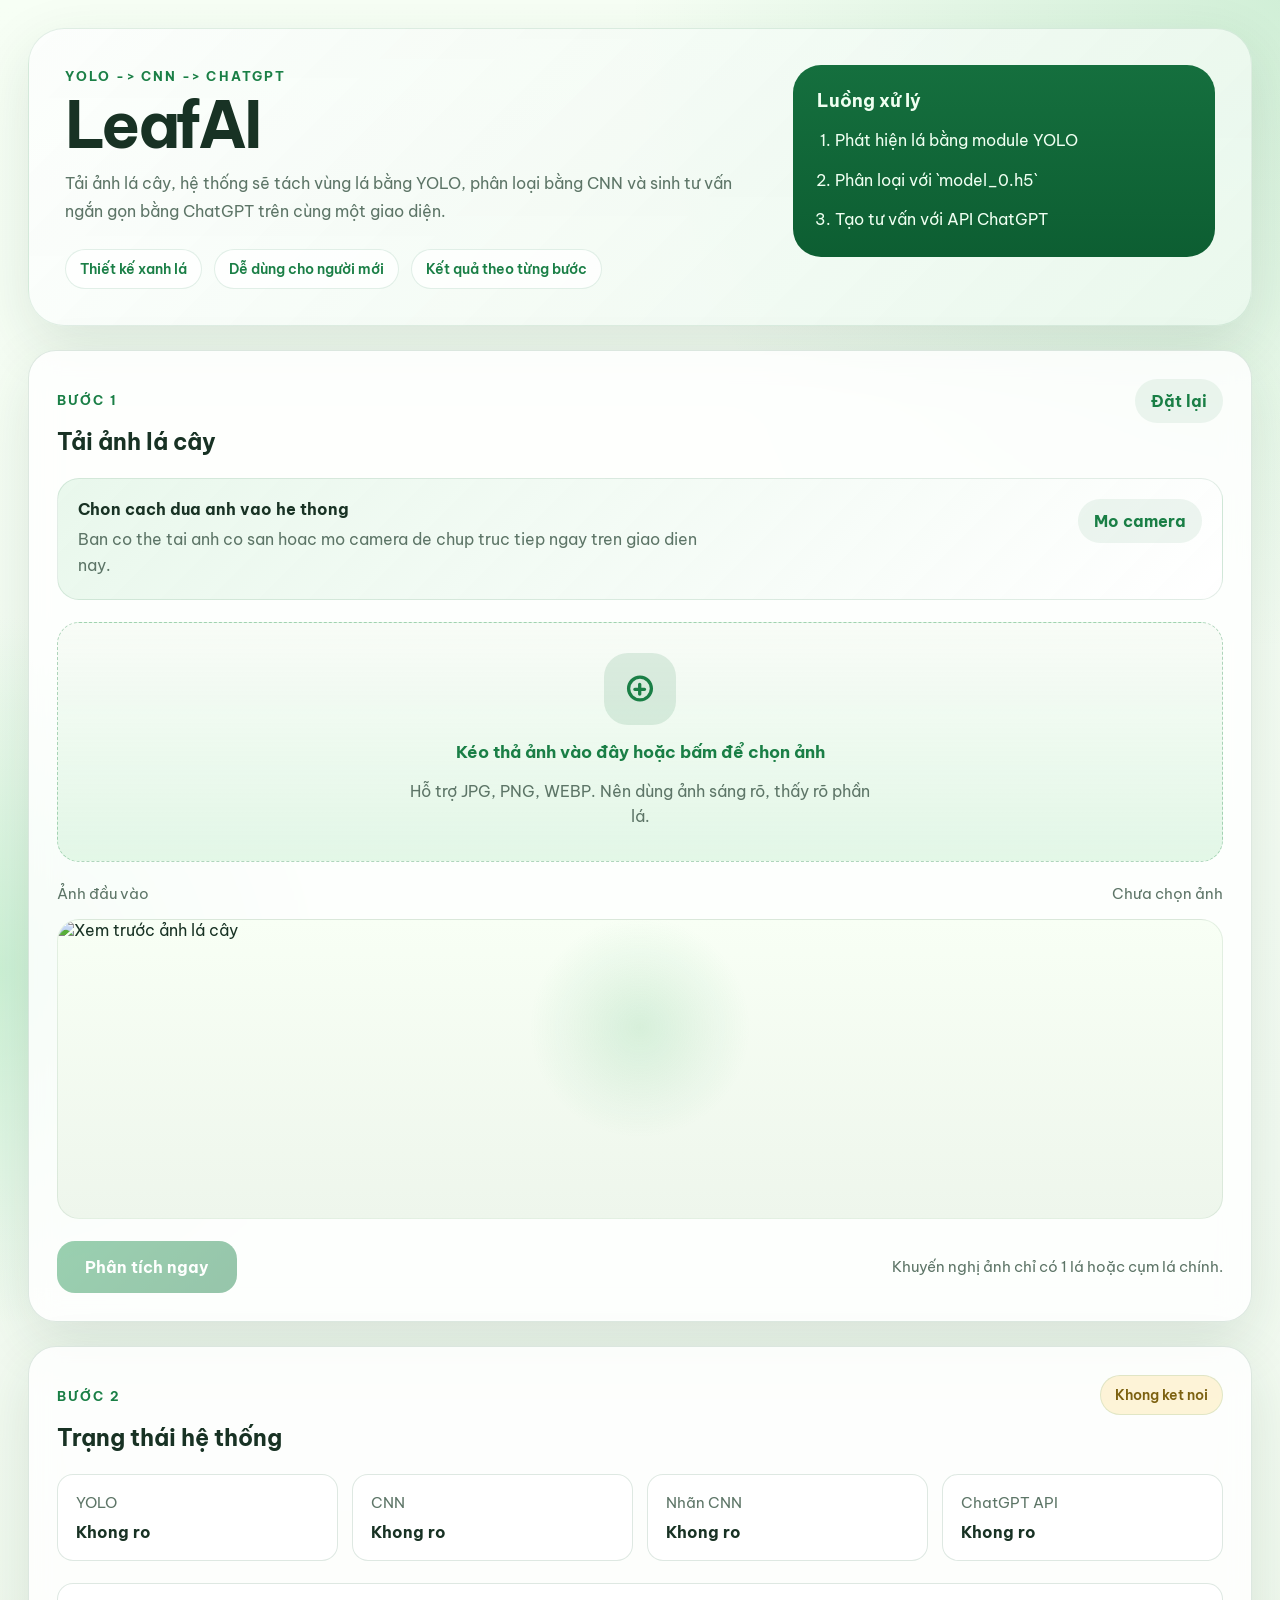
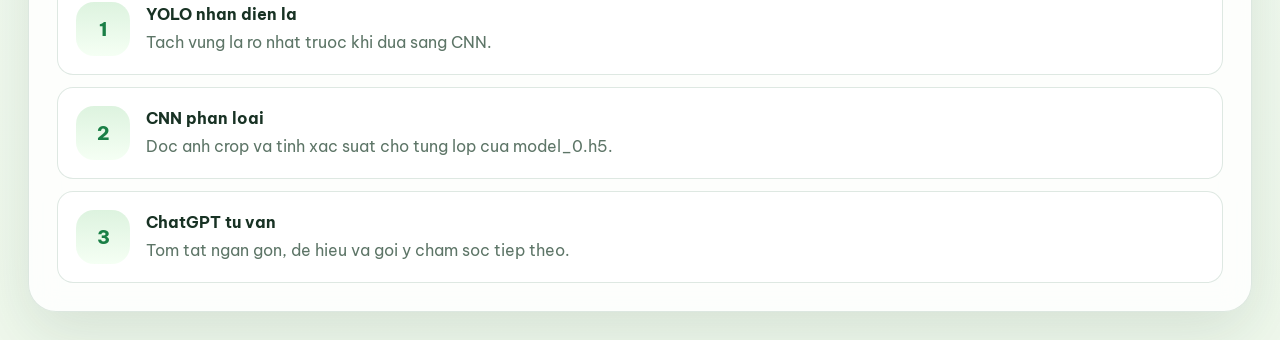
==== frontend/index.html @ 9cf92c68 "Split project into backend/frontend for Render 512MB limit" ====
<!DOCTYPE html>
<html lang="vi">
  <head>
    <meta charset="UTF-8" />
    <meta name="viewport" content="width=device-width, initial-scale=1.0" />
    <title>LeafCare AI</title>
    <link rel="preconnect" href="https://fonts.googleapis.com" />
    <link rel="preconnect" href="https://fonts.gstatic.com" crossorigin />
    <link
      href="https://fonts.googleapis.com/css2?family=Be+Vietnam+Pro:wght@400;500;600;700;800&display=swap"
      rel="stylesheet"
    />
    <link rel="stylesheet" href="./static/css/styles.css" />
  </head>
  <body>
    <div class="page-shell">
      <header class="hero">
        <div class="hero-copy">
          <span class="eyebrow">YOLO -> CNN -> ChatGPT</span>
          <h1>LeafAI</h1>
          <p>
            Tải ảnh lá cây, hệ thống sẽ tách vùng lá bằng YOLO, phân loại bằng CNN và
            sinh tư vấn ngắn gọn bằng ChatGPT trên cùng một giao diện.
          </p>
          <div class="hero-badges">
            <span>Thiết kế xanh lá</span>
            <span>Dễ dùng cho người mới</span>
            <span>Kết quả theo từng bước</span>
          </div>
        </div>
        <div class="hero-panel">
          <div class="mini-card">
            <strong>Luồng xử lý</strong>
            <ol>
              <li>Phát hiện lá bằng module YOLO</li>
              <li>Phân loại với `model_0.h5`</li>
              <li>Tạo tư vấn với API ChatGPT</li>
            </ol>
          </div>
        </div>
      </header>

      <main class="workspace">
        <div class="message-banner hidden" id="messageBanner"></div>

        <section class="card uploader-card">
          <div class="section-head">
            <div>
              <p class="section-kicker">Bước 1</p>
              <h2>Tải ảnh lá cây</h2>
            </div>
            <button class="ghost-button" id="resetButton" type="button">Đặt lại</button>
          </div>

          <div class="capture-intro">
            <div>
              <strong>Chon cach dua anh vao he thong</strong>
              <p>Ban co the tai anh co san hoac mo camera de chup truc tiep ngay tren giao dien nay.</p>
            </div>
            <div class="capture-actions">
              <button class="ghost-button" id="openCameraButton" type="button">Mo camera</button>
              <button class="ghost-button hidden" id="captureButton" type="button">Chup anh</button>
              <button class="ghost-button hidden" id="closeCameraButton" type="button">Tat camera</button>
            </div>
          </div>

          <section class="camera-shell hidden" id="cameraShell" aria-live="polite">
            <div class="camera-stage">
              <video
                id="cameraStream"
                class="camera-feed"
                autoplay
                playsinline
                muted
              ></video>
              <div class="camera-overlay">
                <span>Can giua la chinh trong khung de he thong doc ro hon.</span>
              </div>
            </div>
            <p class="camera-helper" id="cameraHelper">
              Camera se hoat dong tot tren localhost va ban Render da bat HTTPS.
            </p>
            <canvas id="captureCanvas" hidden></canvas>
          </section>

          <label class="dropzone" id="dropzone" for="fileInput">
            <input id="fileInput" type="file" accept="image/*" hidden />
            <div class="dropzone-icon">
              <svg viewBox="0 0 24 24" aria-hidden="true">
                <path
                  d="M12 3c4.8 0 8.7 3.9 8.7 8.7S16.8 20.4 12 20.4 3.3 16.5 3.3 11.7 7.2 3 12 3Zm0 2.2a6.5 6.5 0 1 0 0 13 6.5 6.5 0 0 0 0-13Zm-.2 2.6c.6 0 1.1.5 1.1 1.1v2.2H15c.6 0 1.1.5 1.1 1.1s-.5 1.1-1.1 1.1h-2.1v2.1c0 .6-.5 1.1-1.1 1.1s-1.1-.5-1.1-1.1v-2.1H8.6c-.6 0-1.1-.5-1.1-1.1s.5-1.1 1.1-1.1h2.1V8.9c0-.6.5-1.1 1.1-1.1Z"
                />
              </svg>
            </div>
            <strong>Kéo thả ảnh vào đây hoặc bấm để chọn ảnh</strong>
            <span>Hỗ trợ JPG, PNG, WEBP. Nên dùng ảnh sáng rõ, thấy rõ phần lá.</span>
          </label>

          <div class="preview-shell">
            <div class="preview-head">
              <span>Ảnh đầu vào</span>
              <span id="fileName">Chưa chọn ảnh</span>
            </div>
            <img id="previewImage" class="preview-image is-empty" alt="Xem trước ảnh lá cây" />
          </div>

          <div class="action-row">
            <button id="analyzeButton" class="primary-button" type="button" disabled>
              Phân tích ngay
            </button>
            <p class="helper-text">Khuyến nghị ảnh chỉ có 1 lá hoặc cụm lá chính.</p>
          </div>
        </section>

        <section class="card status-card">
          <div class="section-head">
            <div>
              <p class="section-kicker">Bước 2</p>
              <h2>Trạng thái hệ thống</h2>
            </div>
            <span id="serverStatus" class="status-pill neutral">Đang kiểm tra</span>
          </div>

          <div class="health-grid">
            <div class="health-item">
              <span>YOLO</span>
              <strong id="healthYolo">...</strong>
            </div>
            <div class="health-item">
              <span>CNN</span>
              <strong id="healthCnn">...</strong>
            </div>
            <div class="health-item">
              <span>Nhãn CNN</span>
              <strong id="healthLabels">...</strong>
            </div>
            <div class="health-item">
              <span>ChatGPT API</span>
              <strong id="healthOpenAi">...</strong>
            </div>
          </div>

          <div id="pipelineList" class="pipeline-list"></div>
        </section>

        <section class="card results-card hidden" id="resultsCard">
          <div class="section-head">
            <div>
              <p class="section-kicker">Kết quả</p>
              <h2>Phân tích ảnh lá cây</h2>
            </div>
            <span id="processingTime" class="status-pill success">0 ms</span>
          </div>

          <div class="results-grid">
            <article class="result-panel image-stack">
              <div class="panel-head">
                <h3>Ảnh đã xử lý</h3>
                <span>YOLO crop và đánh dấu vùng lá</span>
              </div>
              <div class="triple-preview">
                <figure>
                  <img id="resultOriginal" alt="Ảnh gốc" />
                  <figcaption>Ảnh gốc</figcaption>
                </figure>
                <figure>
                  <img id="resultAnnotated" alt="Ảnh YOLO" />
                  <figcaption>YOLO đánh dấu</figcaption>
                </figure>
                <figure>
                  <img id="resultCrop" alt="Ảnh crop lá" />
                  <figcaption>Ảnh đưa vào CNN</figcaption>
                </figure>
              </div>
            </article>

            <article class="result-panel">
              <div class="panel-head">
                <h3>Kết quả CNN</h3>
                <span id="cnnHeadline">Chưa có dữ liệu</span>
              </div>
              <div class="metric-card">
                <span>Lớp dự đoán cao nhất</span>
                <strong id="cnnLabel">-</strong>
                <small id="cnnConfidence">Độ tin cậy: -</small>
              </div>
              <div class="warning-box hidden" id="cnnWarning"></div>
              <div class="prediction-list" id="predictionList"></div>
            </article>

            <article class="result-panel llm-panel">
              <div class="panel-head">
                <h3>Gợi ý từ hệ thống</h3>
                <span id="llmSource">Nguồn: -</span>
              </div>
              <div class="llm-block">
                <strong id="llmHeadline">-</strong>
                <p id="llmSummary">-</p>
              </div>
              <div class="llm-columns">
                <div>
                  <h4>Cách xử lý đề xuất</h4>
                  <ul id="careSteps"></ul>
                </div>
                <div>
                  <h4>Theo dõi tiếp</h4>
                  <ul id="nextSteps"></ul>
                </div>
              </div>
              <div class="warning-box" id="llmWarning">-</div>
            </article>
          </div>
        </section>
      </main>
    </div>

    <script src="./static/js/config.js"></script>
    <script src="./static/js/app.js"></script>
  </body>
</html>
---- frontend/static/css/styles.css ----
:root {
  --bg: #f3fbf2;
  --bg-soft: #edf7ea;
  --card: rgba(255, 255, 255, 0.82);
  --card-strong: #ffffff;
  --line: rgba(25, 93, 49, 0.14);
  --text: #183224;
  --muted: #5d7567;
  --green-700: #1a7f46;
  --green-600: #239653;
  --green-500: #35ac66;
  --yellow-soft: #fef7de;
  --shadow: 0 20px 60px rgba(27, 69, 41, 0.12);
  --radius-xl: 28px;
  --radius-lg: 22px;
  --radius-md: 16px;
}

* {
  box-sizing: border-box;
}

html,
body {
  margin: 0;
  min-height: 100%;
  background:
    radial-gradient(circle at top right, rgba(58, 176, 96, 0.2), transparent 28%),
    radial-gradient(circle at left center, rgba(196, 239, 207, 0.8), transparent 22%),
    linear-gradient(180deg, #f7fff5 0%, var(--bg) 60%, #eff8ec 100%);
  color: var(--text);
  font-family: "Be Vietnam Pro", sans-serif;
}

body {
  padding: 28px;
}

button,
input {
  font: inherit;
}

img {
  display: block;
  max-width: 100%;
}

.hidden {
  display: none !important;
}

.message-banner {
  padding: 16px 18px;
  border-radius: var(--radius-md);
  border: 1px solid transparent;
  font-weight: 500;
  line-height: 1.6;
}

.message-banner.error {
  background: #fdecea;
  border-color: #f2c8c1;
  color: #8b2c1f;
}

.message-banner.info {
  background: #eef7ff;
  border-color: #c9ddf2;
  color: #234e78;
}

.page-shell {
  max-width: 1280px;
  margin: 0 auto;
}

.hero {
  display: grid;
  grid-template-columns: 1.5fr 0.9fr;
  gap: 24px;
  padding: 36px;
  border: 1px solid rgba(34, 121, 66, 0.12);
  border-radius: 36px;
  background:
    linear-gradient(135deg, rgba(255, 255, 255, 0.86), rgba(234, 248, 237, 0.96)),
    linear-gradient(180deg, rgba(18, 105, 56, 0.06), rgba(18, 105, 56, 0));
  box-shadow: var(--shadow);
}

.hero-copy h1 {
  margin: 10px 0 14px;
  font-size: clamp(2.2rem, 5vw, 4.6rem);
  line-height: 0.95;
  letter-spacing: -0.05em;
}

.hero-copy p {
  max-width: 680px;
  margin: 0;
  font-size: 1.02rem;
  line-height: 1.7;
  color: var(--muted);
}

.eyebrow,
.section-kicker {
  display: inline-flex;
  color: var(--green-700);
  font-size: 0.82rem;
  font-weight: 700;
  text-transform: uppercase;
  letter-spacing: 0.16em;
}

.hero-badges {
  display: flex;
  flex-wrap: wrap;
  gap: 12px;
  margin-top: 24px;
}

.hero-badges span,
.status-pill {
  display: inline-flex;
  align-items: center;
  justify-content: center;
  padding: 10px 14px;
  border-radius: 999px;
  border: 1px solid rgba(22, 123, 68, 0.12);
  background: rgba(255, 255, 255, 0.78);
  color: var(--green-700);
  font-size: 0.9rem;
  font-weight: 600;
}

.mini-card {
  width: 100%;
  padding: 24px;
  border-radius: var(--radius-xl);
  background: linear-gradient(180deg, #156f3e, #0d5e32);
  color: #effff1;
}

.mini-card strong {
  display: inline-block;
  margin-bottom: 16px;
  font-size: 1.1rem;
}

.mini-card ol {
  margin: 0;
  padding-left: 18px;
  display: grid;
  gap: 14px;
  line-height: 1.6;
}

.workspace {
  display: grid;
  gap: 24px;
  margin-top: 24px;
}

.card {
  padding: 28px;
  border: 1px solid var(--line);
  border-radius: var(--radius-xl);
  background: var(--card);
  backdrop-filter: blur(14px);
  box-shadow: var(--shadow);
}

.uploader-card,
.status-card {
  display: grid;
  gap: 22px;
}

.section-head {
  display: flex;
  align-items: flex-start;
  justify-content: space-between;
  gap: 20px;
}

.section-head h2 {
  margin: 6px 0 0;
  font-size: 1.45rem;
}

.capture-intro {
  display: flex;
  align-items: flex-start;
  justify-content: space-between;
  gap: 18px;
  padding: 20px;
  border: 1px solid rgba(28, 111, 59, 0.12);
  border-radius: var(--radius-lg);
  background: linear-gradient(135deg, rgba(228, 246, 232, 0.82), rgba(255, 255, 255, 0.92));
}

.capture-intro strong {
  display: inline-block;
  font-size: 1rem;
}

.capture-intro p {
  max-width: 620px;
  margin: 8px 0 0;
  color: var(--muted);
  line-height: 1.6;
}

.capture-actions {
  display: flex;
  flex-wrap: wrap;
  justify-content: flex-end;
  gap: 12px;
}

.camera-shell {
  display: grid;
  gap: 14px;
  padding: 18px;
  border: 1px solid rgba(23, 102, 54, 0.14);
  border-radius: var(--radius-lg);
  background:
    linear-gradient(180deg, rgba(255, 255, 255, 0.88), rgba(232, 246, 235, 0.94)),
    #f8fff7;
}

.camera-stage {
  position: relative;
  overflow: hidden;
  border-radius: 20px;
  background:
    radial-gradient(circle at top, rgba(50, 142, 83, 0.18), transparent 42%),
    #0f261a;
}

.camera-feed {
  width: 100%;
  aspect-ratio: 16 / 9;
  object-fit: cover;
  background: #0f261a;
}

.camera-overlay {
  position: absolute;
  inset: auto 14px 14px 14px;
  display: flex;
  justify-content: center;
}

.camera-overlay span {
  padding: 10px 14px;
  border-radius: 999px;
  background: rgba(11, 31, 21, 0.74);
  color: #f2fff4;
  font-size: 0.9rem;
  font-weight: 600;
  text-align: center;
  backdrop-filter: blur(10px);
}

.camera-helper {
  margin: 0;
  color: var(--muted);
  line-height: 1.6;
}

.ghost-button,
.primary-button {
  cursor: pointer;
  border: none;
  transition: transform 0.18s ease, opacity 0.18s ease;
}

.ghost-button {
  padding: 12px 16px;
  border-radius: 999px;
  background: rgba(33, 122, 68, 0.08);
  color: var(--green-700);
  font-weight: 700;
}

.ghost-button:disabled {
  cursor: not-allowed;
  opacity: 0.45;
}

.primary-button {
  min-width: 180px;
  padding: 16px 24px;
  border-radius: 18px;
  background: linear-gradient(135deg, var(--green-600), var(--green-700));
  color: white;
  font-weight: 700;
}

.primary-button:disabled {
  cursor: not-allowed;
  opacity: 0.45;
}

.ghost-button:hover,
.primary-button:hover:not(:disabled) {
  transform: translateY(-2px);
}

.dropzone {
  display: grid;
  gap: 10px;
  place-items: center;
  min-height: 240px;
  padding: 28px;
  border: 1.6px dashed rgba(36, 139, 74, 0.34);
  border-radius: var(--radius-lg);
  background:
    linear-gradient(180deg, rgba(255, 255, 255, 0.62), rgba(224, 247, 230, 0.82)),
    var(--bg-soft);
  text-align: center;
  color: var(--green-700);
}

.dropzone.drag-over {
  transform: translateY(-3px);
  border-color: var(--green-700);
}

.dropzone strong {
  font-size: 1.08rem;
}

.dropzone span {
  color: var(--muted);
  max-width: 460px;
  line-height: 1.6;
}

.dropzone-icon {
  width: 72px;
  height: 72px;
  display: grid;
  place-items: center;
  border-radius: 24px;
  background: rgba(20, 118, 60, 0.12);
}

.dropzone-icon svg {
  width: 36px;
  height: 36px;
  fill: var(--green-700);
}

.preview-shell {
  display: grid;
  gap: 16px;
}

.preview-head {
  display: flex;
  justify-content: space-between;
  gap: 16px;
  color: var(--muted);
  font-size: 0.95rem;
}

.preview-image {
  width: 100%;
  min-height: 300px;
  max-height: 420px;
  object-fit: contain;
  border-radius: var(--radius-lg);
  background: linear-gradient(180deg, #eef7ec, #ffffff);
  border: 1px solid rgba(46, 110, 64, 0.1);
}

.preview-image.is-empty {
  background:
    radial-gradient(circle at 50% 36%, rgba(58, 176, 96, 0.16), transparent 18%),
    linear-gradient(180deg, #f8fff5, #eef6ec);
}

.action-row {
  display: flex;
  flex-wrap: wrap;
  align-items: center;
  justify-content: space-between;
  gap: 16px;
}

.helper-text {
  margin: 0;
  color: var(--muted);
  font-size: 0.95rem;
}

.health-grid {
  display: grid;
  grid-template-columns: repeat(4, minmax(0, 1fr));
  gap: 14px;
}

.health-item,
.metric-card,
.result-panel,
.pipeline-item {
  border: 1px solid var(--line);
  border-radius: var(--radius-md);
  background: #ffffff;
}

.health-item {
  padding: 18px;
  display: grid;
  gap: 10px;
}

.health-item span {
  color: var(--muted);
  font-size: 0.92rem;
}

.pipeline-list {
  display: grid;
  gap: 12px;
}

.pipeline-item {
  display: grid;
  grid-template-columns: 54px 1fr;
  gap: 16px;
  padding: 18px;
}

.pipeline-item h3 {
  margin: 2px 0 6px;
  font-size: 1.02rem;
}

.pipeline-item p {
  margin: 0;
  color: var(--muted);
  line-height: 1.55;
}

.step-index {
  width: 54px;
  height: 54px;
  display: grid;
  place-items: center;
  border-radius: 18px;
  background: linear-gradient(180deg, #ddf3df, #f5fff4);
  color: var(--green-700);
  font-size: 1.18rem;
  font-weight: 800;
}

.status-pill.success {
  background: rgba(34, 153, 84, 0.12);
  color: var(--green-700);
}

.status-pill.warning {
  background: rgba(255, 205, 85, 0.22);
  color: #7c6110;
}

.status-pill.neutral {
  background: rgba(79, 104, 88, 0.1);
  color: var(--muted);
}

.results-grid {
  display: grid;
  gap: 18px;
}

.result-panel {
  padding: 20px;
}

.panel-head {
  display: flex;
  justify-content: space-between;
  gap: 16px;
  align-items: flex-start;
  margin-bottom: 18px;
}

.panel-head h3 {
  margin: 0 0 6px;
  font-size: 1.08rem;
}

.panel-head span {
  color: var(--muted);
  font-size: 0.92rem;
}

.triple-preview {
  display: grid;
  grid-template-columns: repeat(3, minmax(0, 1fr));
  gap: 14px;
}

.triple-preview figure {
  margin: 0;
  display: grid;
  gap: 10px;
}

.triple-preview img {
  width: 100%;
  aspect-ratio: 1 / 1;
  object-fit: cover;
  border-radius: 18px;
  border: 1px solid rgba(40, 103, 58, 0.12);
  background: #f3fbf2;
}

.triple-preview figcaption {
  color: var(--muted);
  font-size: 0.9rem;
  text-align: center;
}

.metric-card {
  padding: 18px;
  display: grid;
  gap: 10px;
  margin-bottom: 16px;
  background: linear-gradient(180deg, #ffffff, #f5fcf4);
}

.metric-card span,
.metric-card small {
  color: var(--muted);
}

.metric-card strong {
  font-size: 1.55rem;
  letter-spacing: -0.03em;
}

.prediction-list {
  display: grid;
  gap: 10px;
}

.prediction-item {
  display: grid;
  gap: 8px;
  padding: 14px;
  border-radius: 14px;
  background: #f6fbf5;
}

.prediction-row {
  display: flex;
  justify-content: space-between;
  gap: 12px;
  color: var(--text);
  font-size: 0.95rem;
}

.prediction-bar {
  height: 10px;
  border-radius: 999px;
  overflow: hidden;
  background: rgba(52, 117, 74, 0.1);
}

.prediction-bar span {
  display: block;
  height: 100%;
  border-radius: 999px;
  background: linear-gradient(90deg, #7ad88f, #2b9f5d);
}

.llm-block {
  display: grid;
  gap: 10px;
}

.llm-block strong {
  font-size: 1.2rem;
}

.llm-block p {
  margin: 0;
  line-height: 1.7;
}

.llm-columns {
  display: grid;
  grid-template-columns: repeat(2, minmax(0, 1fr));
  gap: 16px;
  margin-top: 18px;
}

.llm-columns h4 {
  margin: 0 0 10px;
}

.llm-columns ul {
  margin: 0;
  padding-left: 18px;
  color: var(--muted);
  line-height: 1.7;
}

.warning-box {
  margin-top: 18px;
  padding: 14px 16px;
  border-radius: 14px;
  background: var(--yellow-soft);
  color: #725d14;
  line-height: 1.6;
}

@media (max-width: 1040px) {
  .hero,
  .health-grid,
  .llm-columns,
  .triple-preview {
    grid-template-columns: 1fr;
  }
}

@media (max-width: 720px) {
  body {
    padding: 16px;
  }

  .hero,
  .card {
    padding: 20px;
  }

  .capture-intro,
  .section-head,
  .action-row,
  .preview-head,
  .panel-head {
    flex-direction: column;
  }

  .primary-button {
    width: 100%;
  }
}
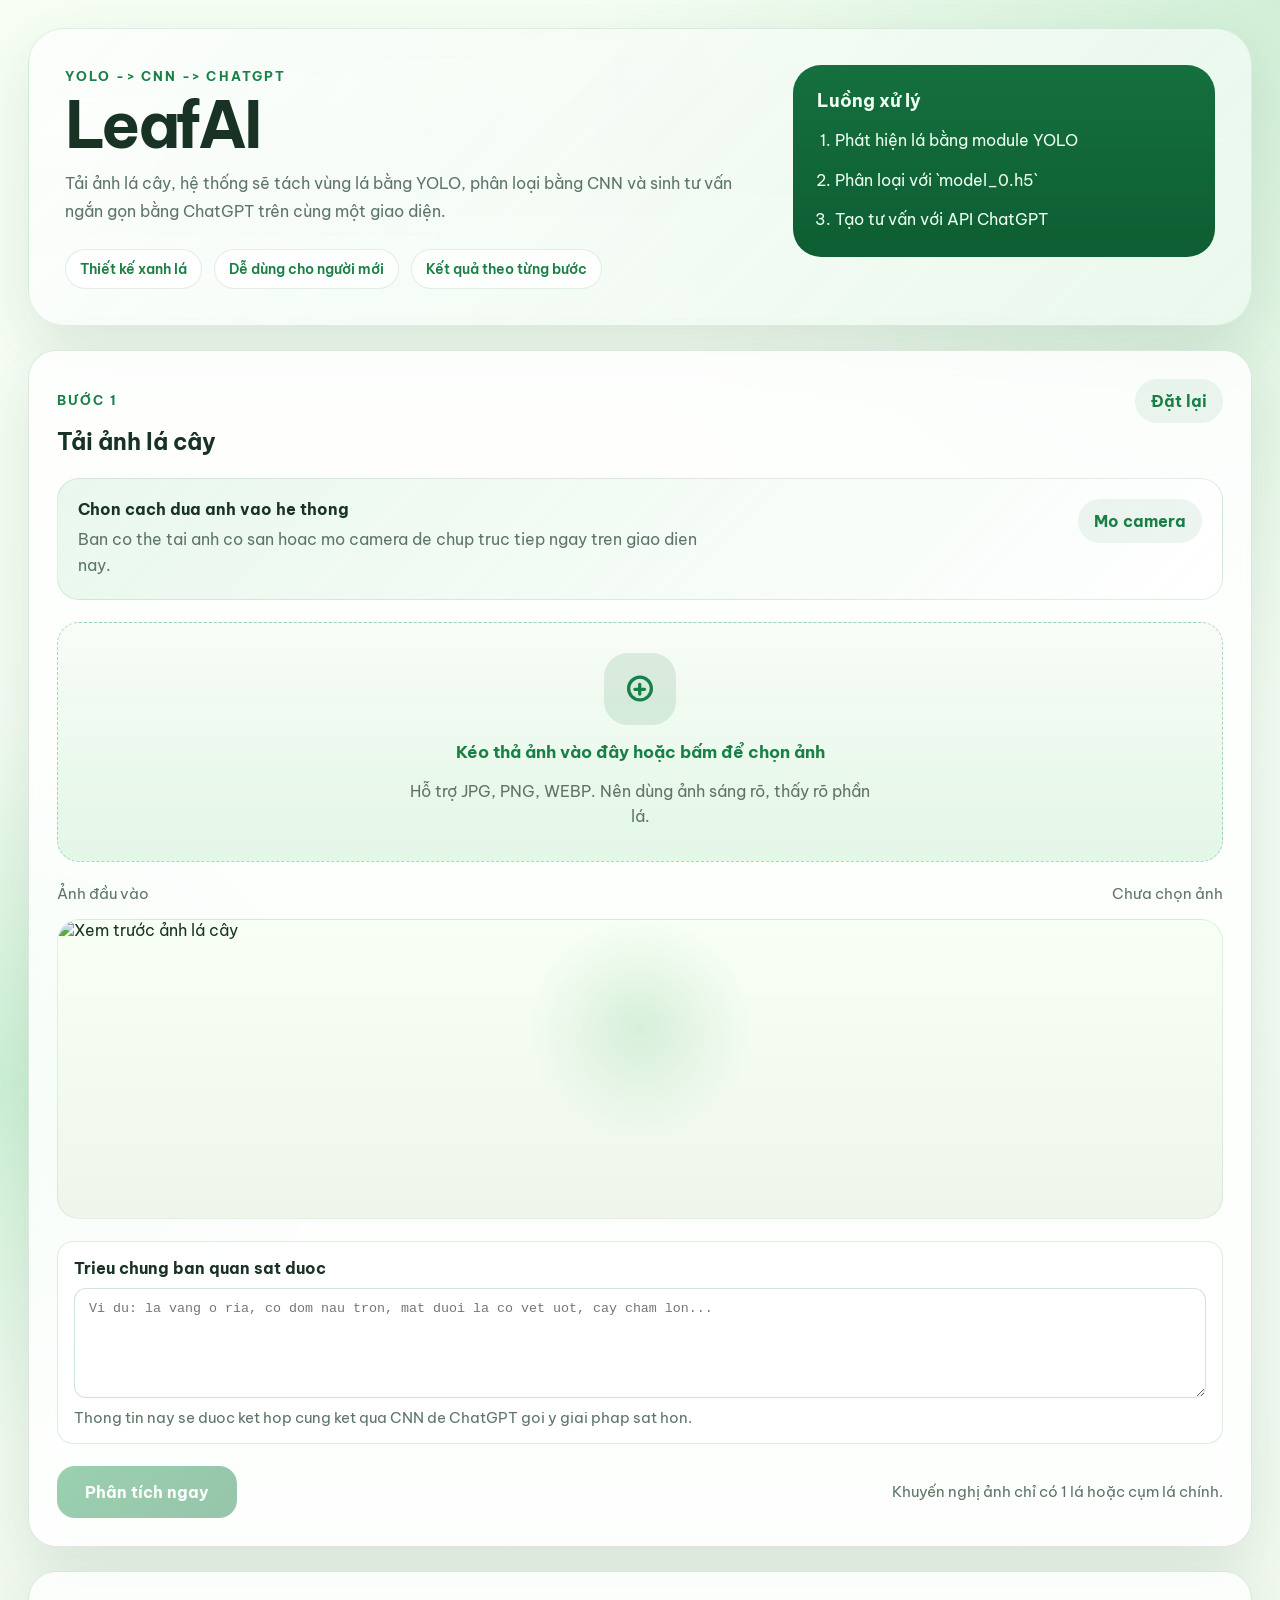
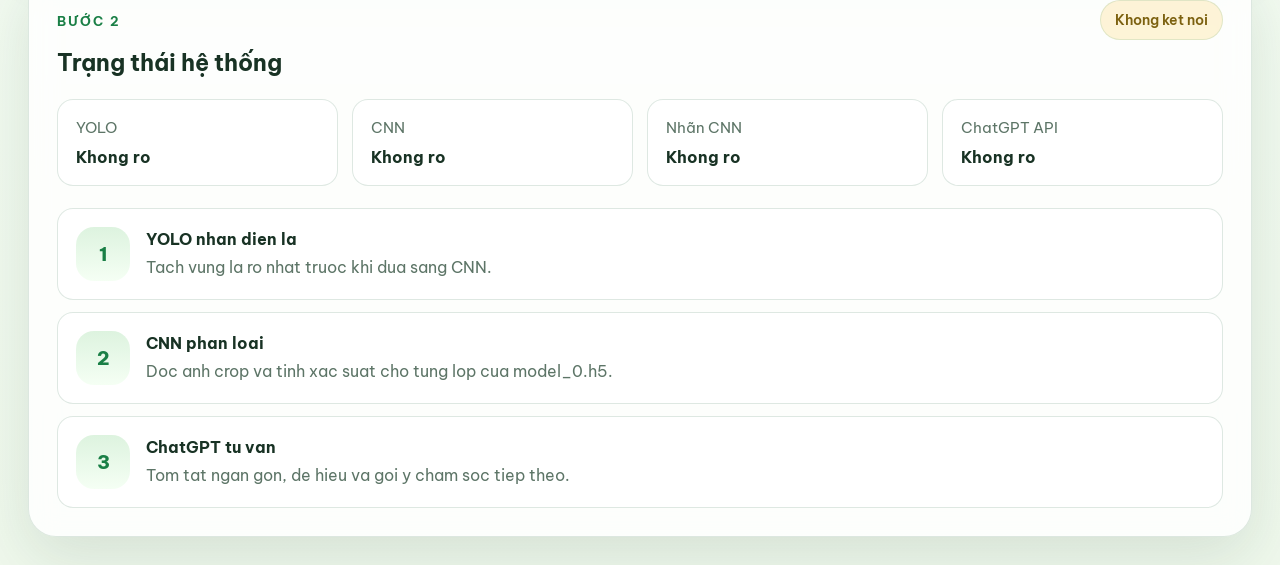
==== commit e5d9c6ce: "Add symptom input flow for combined CNN + ChatGPT advice" ====
--- a/frontend/index.html
+++ b/frontend/index.html
@@ -104,6 +104,19 @@
             <img id="previewImage" class="preview-image is-empty" alt="Xem trước ảnh lá cây" />
           </div>
 
+          <section class="symptom-box">
+            <label for="symptomsInput">Trieu chung ban quan sat duoc</label>
+            <textarea
+              id="symptomsInput"
+              rows="4"
+              maxlength="600"
+              placeholder="Vi du: la vang o ria, co dom nau tron, mat duoi la co vet uot, cay cham lon..."
+            ></textarea>
+            <p class="helper-text">
+              Thong tin nay se duoc ket hop cung ket qua CNN de ChatGPT goi y giai phap sat hon.
+            </p>
+          </section>
+
           <div class="action-row">
             <button id="analyzeButton" class="primary-button" type="button" disabled>
               Phân tích ngay
@@ -218,3 +231,6 @@
     <script src="./static/js/app.js"></script>
   </body>
 </html>
+
+
+
--- a/frontend/static/css/styles.css
+++ b/frontend/static/css/styles.css
@@ -383,6 +383,35 @@
     linear-gradient(180deg, #f8fff5, #eef6ec);
 }
 
+.symptom-box {
+  display: grid;
+  gap: 10px;
+  padding: 16px;
+  border: 1px solid rgba(28, 111, 59, 0.14);
+  border-radius: var(--radius-md);
+  background: rgba(255, 255, 255, 0.75);
+}
+
+.symptom-box label {
+  font-weight: 700;
+}
+
+.symptom-box textarea {
+  width: 100%;
+  resize: vertical;
+  min-height: 110px;
+  border: 1px solid rgba(28, 111, 59, 0.2);
+  border-radius: 12px;
+  padding: 12px 14px;
+  color: var(--text);
+  background: #ffffff;
+}
+
+.symptom-box textarea:focus {
+  outline: 2px solid rgba(35, 150, 83, 0.3);
+  border-color: rgba(35, 150, 83, 0.45);
+}
+
 .action-row {
   display: flex;
   flex-wrap: wrap;
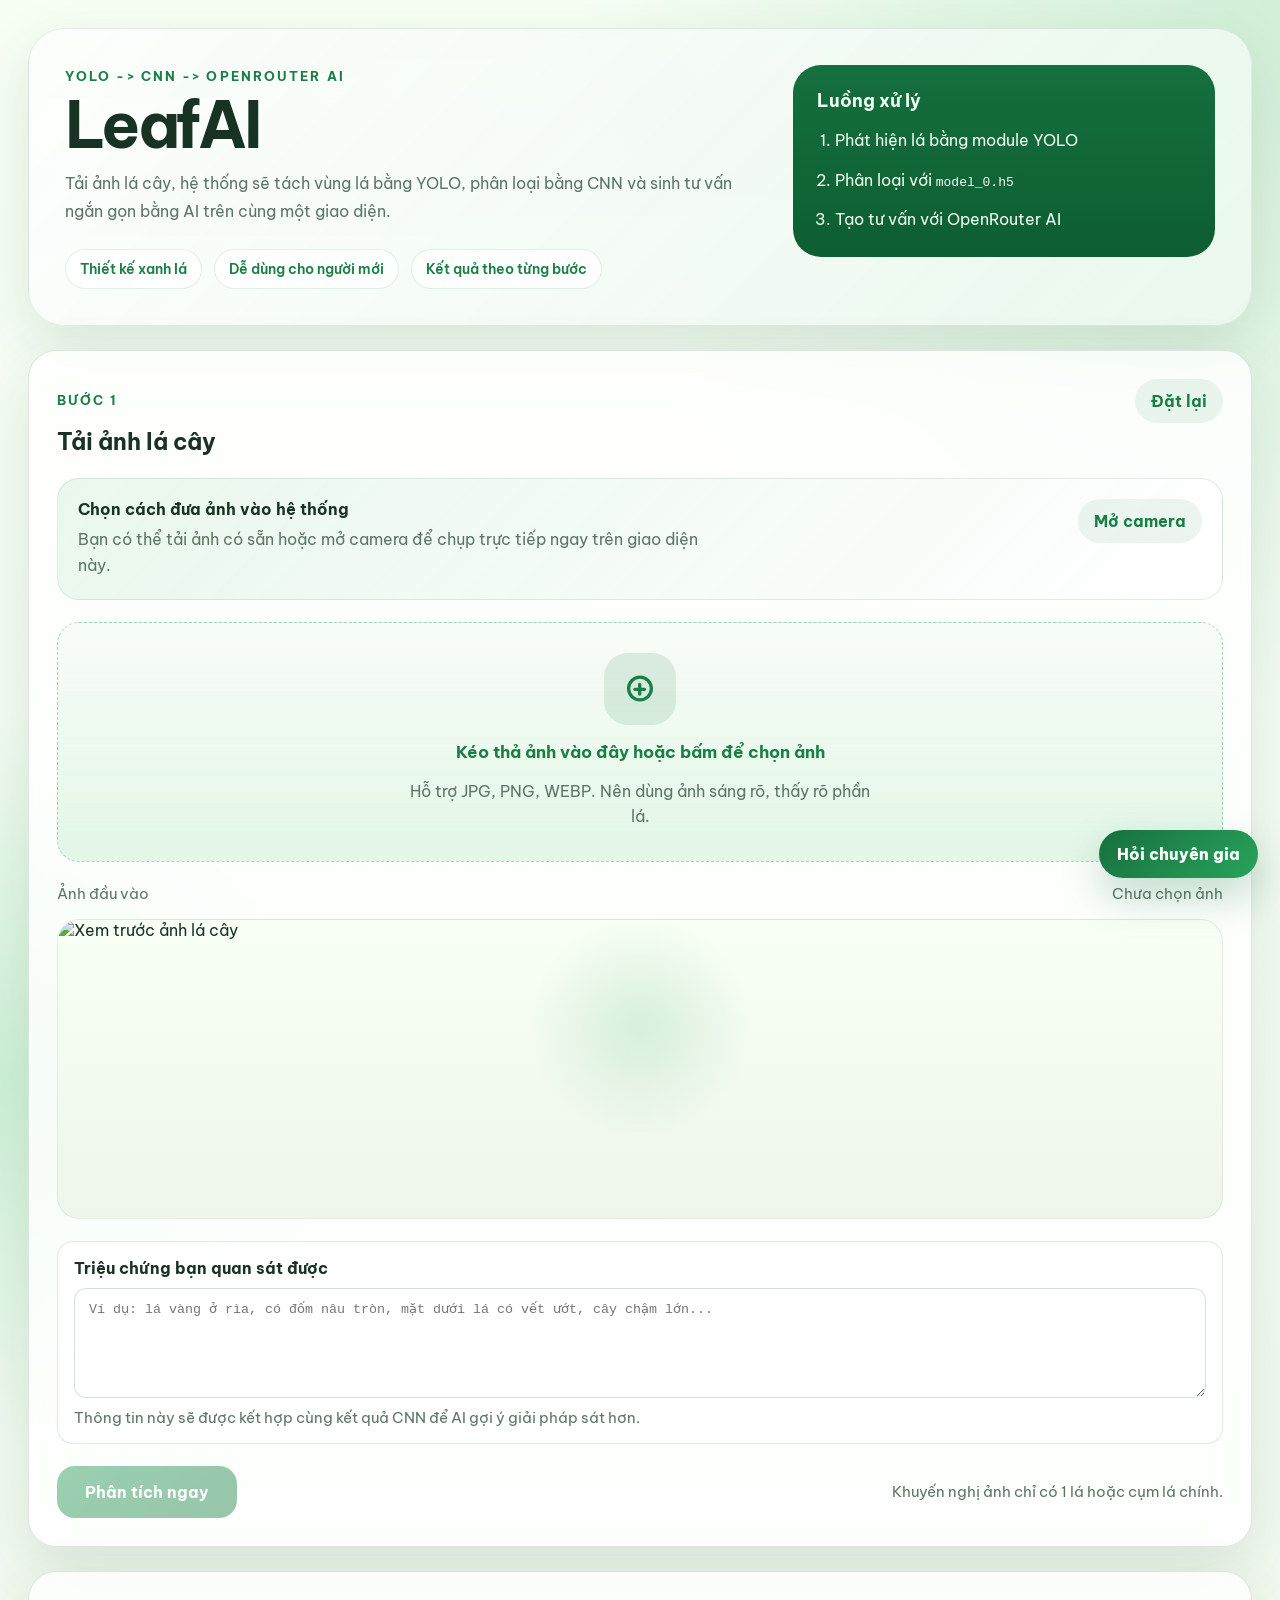
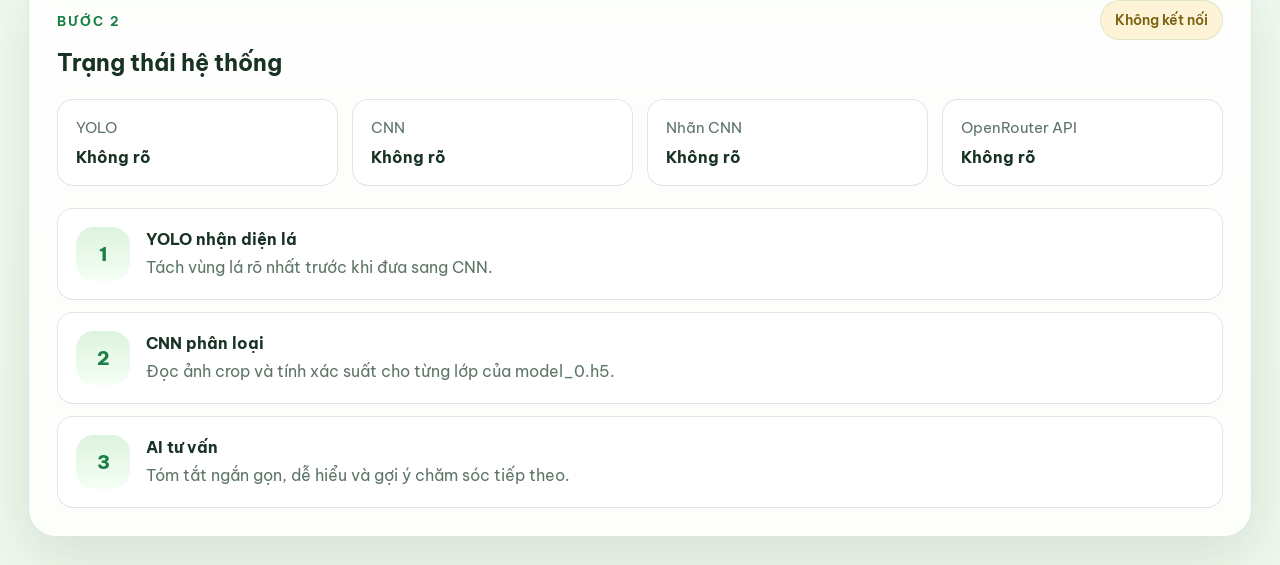
==== commit 663c4947: "Add agriculture expert chat and Vietnamese UI copy" ====
--- a/frontend/index.html
+++ b/frontend/index.html
@@ -1,4 +1,4 @@
-<!DOCTYPE html>
+﻿<!DOCTYPE html>
 <html lang="vi">
   <head>
     <meta charset="UTF-8" />
@@ -6,21 +6,17 @@
     <title>LeafCare AI</title>
     <link rel="preconnect" href="https://fonts.googleapis.com" />
     <link rel="preconnect" href="https://fonts.gstatic.com" crossorigin />
-    <link
-      href="https://fonts.googleapis.com/css2?family=Be+Vietnam+Pro:wght@400;500;600;700;800&display=swap"
-      rel="stylesheet"
-    />
+    <link href="https://fonts.googleapis.com/css2?family=Be+Vietnam+Pro:wght@400;500;600;700;800&display=swap" rel="stylesheet" />
     <link rel="stylesheet" href="./static/css/styles.css" />
   </head>
   <body>
     <div class="page-shell">
       <header class="hero">
         <div class="hero-copy">
-          <span class="eyebrow">YOLO -> CNN -> ChatGPT</span>
+          <span class="eyebrow">YOLO -> CNN -> OpenRouter AI</span>
           <h1>LeafAI</h1>
           <p>
-            Tải ảnh lá cây, hệ thống sẽ tách vùng lá bằng YOLO, phân loại bằng CNN và
-            sinh tư vấn ngắn gọn bằng ChatGPT trên cùng một giao diện.
+            Tải ảnh lá cây, hệ thống sẽ tách vùng lá bằng YOLO, phân loại bằng CNN và sinh tư vấn ngắn gọn bằng AI trên cùng một giao diện.
           </p>
           <div class="hero-badges">
             <span>Thiết kế xanh lá</span>
@@ -33,8 +29,8 @@
             <strong>Luồng xử lý</strong>
             <ol>
               <li>Phát hiện lá bằng module YOLO</li>
-              <li>Phân loại với `model_0.h5`</li>
-              <li>Tạo tư vấn với API ChatGPT</li>
+              <li>Phân loại với <code>model_0.h5</code></li>
+              <li>Tạo tư vấn với OpenRouter AI</li>
             </ol>
           </div>
         </div>
@@ -54,32 +50,24 @@
 
           <div class="capture-intro">
             <div>
-              <strong>Chon cach dua anh vao he thong</strong>
-              <p>Ban co the tai anh co san hoac mo camera de chup truc tiep ngay tren giao dien nay.</p>
+              <strong>Chọn cách đưa ảnh vào hệ thống</strong>
+              <p>Bạn có thể tải ảnh có sẵn hoặc mở camera để chụp trực tiếp ngay trên giao diện này.</p>
             </div>
             <div class="capture-actions">
-              <button class="ghost-button" id="openCameraButton" type="button">Mo camera</button>
-              <button class="ghost-button hidden" id="captureButton" type="button">Chup anh</button>
-              <button class="ghost-button hidden" id="closeCameraButton" type="button">Tat camera</button>
+              <button class="ghost-button" id="openCameraButton" type="button">Mở camera</button>
+              <button class="ghost-button hidden" id="captureButton" type="button">Chụp ảnh</button>
+              <button class="ghost-button hidden" id="closeCameraButton" type="button">Tắt camera</button>
             </div>
           </div>
 
           <section class="camera-shell hidden" id="cameraShell" aria-live="polite">
             <div class="camera-stage">
-              <video
-                id="cameraStream"
-                class="camera-feed"
-                autoplay
-                playsinline
-                muted
-              ></video>
+              <video id="cameraStream" class="camera-feed" autoplay playsinline muted></video>
               <div class="camera-overlay">
-                <span>Can giua la chinh trong khung de he thong doc ro hon.</span>
-              </div>
-            </div>
-            <p class="camera-helper" id="cameraHelper">
-              Camera se hoat dong tot tren localhost va ban Render da bat HTTPS.
-            </p>
+                <span>Căn giữa lá chính trong khung để hệ thống đọc rõ hơn.</span>
+              </div>
+            </div>
+            <p class="camera-helper" id="cameraHelper">Camera sẽ hoạt động tốt trên localhost và bản Render đã bật HTTPS.</p>
             <canvas id="captureCanvas" hidden></canvas>
           </section>
 
@@ -87,9 +75,7 @@
             <input id="fileInput" type="file" accept="image/*" hidden />
             <div class="dropzone-icon">
               <svg viewBox="0 0 24 24" aria-hidden="true">
-                <path
-                  d="M12 3c4.8 0 8.7 3.9 8.7 8.7S16.8 20.4 12 20.4 3.3 16.5 3.3 11.7 7.2 3 12 3Zm0 2.2a6.5 6.5 0 1 0 0 13 6.5 6.5 0 0 0 0-13Zm-.2 2.6c.6 0 1.1.5 1.1 1.1v2.2H15c.6 0 1.1.5 1.1 1.1s-.5 1.1-1.1 1.1h-2.1v2.1c0 .6-.5 1.1-1.1 1.1s-1.1-.5-1.1-1.1v-2.1H8.6c-.6 0-1.1-.5-1.1-1.1s.5-1.1 1.1-1.1h2.1V8.9c0-.6.5-1.1 1.1-1.1Z"
-                />
+                <path d="M12 3c4.8 0 8.7 3.9 8.7 8.7S16.8 20.4 12 20.4 3.3 16.5 3.3 11.7 7.2 3 12 3Zm0 2.2a6.5 6.5 0 1 0 0 13 6.5 6.5 0 0 0 0-13Zm-.2 2.6c.6 0 1.1.5 1.1 1.1v2.2H15c.6 0 1.1.5 1.1 1.1s-.5 1.1-1.1 1.1h-2.1v2.1c0 .6-.5 1.1-1.1 1.1s-1.1-.5-1.1-1.1v-2.1H8.6c-.6 0-1.1-.5-1.1-1.1s.5-1.1 1.1-1.1h2.1V8.9c0-.6.5-1.1 1.1-1.1Z" />
               </svg>
             </div>
             <strong>Kéo thả ảnh vào đây hoặc bấm để chọn ảnh</strong>
@@ -105,22 +91,13 @@
           </div>
 
           <section class="symptom-box">
-            <label for="symptomsInput">Trieu chung ban quan sat duoc</label>
-            <textarea
-              id="symptomsInput"
-              rows="4"
-              maxlength="600"
-              placeholder="Vi du: la vang o ria, co dom nau tron, mat duoi la co vet uot, cay cham lon..."
-            ></textarea>
-            <p class="helper-text">
-              Thong tin nay se duoc ket hop cung ket qua CNN de ChatGPT goi y giai phap sat hon.
-            </p>
+            <label for="symptomsInput">Triệu chứng bạn quan sát được</label>
+            <textarea id="symptomsInput" rows="4" maxlength="600" placeholder="Ví dụ: lá vàng ở rìa, có đốm nâu tròn, mặt dưới lá có vết ướt, cây chậm lớn..."></textarea>
+            <p class="helper-text">Thông tin này sẽ được kết hợp cùng kết quả CNN để AI gợi ý giải pháp sát hơn.</p>
           </section>
 
           <div class="action-row">
-            <button id="analyzeButton" class="primary-button" type="button" disabled>
-              Phân tích ngay
-            </button>
+            <button id="analyzeButton" class="primary-button" type="button" disabled>Phân tích ngay</button>
             <p class="helper-text">Khuyến nghị ảnh chỉ có 1 lá hoặc cụm lá chính.</p>
           </div>
         </section>
@@ -135,22 +112,10 @@
           </div>
 
           <div class="health-grid">
-            <div class="health-item">
-              <span>YOLO</span>
-              <strong id="healthYolo">...</strong>
-            </div>
-            <div class="health-item">
-              <span>CNN</span>
-              <strong id="healthCnn">...</strong>
-            </div>
-            <div class="health-item">
-              <span>Nhãn CNN</span>
-              <strong id="healthLabels">...</strong>
-            </div>
-            <div class="health-item">
-              <span>ChatGPT API</span>
-              <strong id="healthOpenAi">...</strong>
-            </div>
+            <div class="health-item"><span>YOLO</span><strong id="healthYolo">...</strong></div>
+            <div class="health-item"><span>CNN</span><strong id="healthCnn">...</strong></div>
+            <div class="health-item"><span>Nhãn CNN</span><strong id="healthLabels">...</strong></div>
+            <div class="health-item"><span>OpenRouter API</span><strong id="healthOpenAi">...</strong></div>
           </div>
 
           <div id="pipelineList" class="pipeline-list"></div>
@@ -172,18 +137,9 @@
                 <span>YOLO crop và đánh dấu vùng lá</span>
               </div>
               <div class="triple-preview">
-                <figure>
-                  <img id="resultOriginal" alt="Ảnh gốc" />
-                  <figcaption>Ảnh gốc</figcaption>
-                </figure>
-                <figure>
-                  <img id="resultAnnotated" alt="Ảnh YOLO" />
-                  <figcaption>YOLO đánh dấu</figcaption>
-                </figure>
-                <figure>
-                  <img id="resultCrop" alt="Ảnh crop lá" />
-                  <figcaption>Ảnh đưa vào CNN</figcaption>
-                </figure>
+                <figure><img id="resultOriginal" alt="Ảnh gốc" /><figcaption>Ảnh gốc</figcaption></figure>
+                <figure><img id="resultAnnotated" alt="Ảnh YOLO" /><figcaption>YOLO đánh dấu</figcaption></figure>
+                <figure><img id="resultCrop" alt="Ảnh crop lá" /><figcaption>Ảnh đưa vào CNN</figcaption></figure>
               </div>
             </article>
 
@@ -211,14 +167,8 @@
                 <p id="llmSummary">-</p>
               </div>
               <div class="llm-columns">
-                <div>
-                  <h4>Cách xử lý đề xuất</h4>
-                  <ul id="careSteps"></ul>
-                </div>
-                <div>
-                  <h4>Theo dõi tiếp</h4>
-                  <ul id="nextSteps"></ul>
-                </div>
+                <div><h4>Cách xử lý đề xuất</h4><ul id="careSteps"></ul></div>
+                <div><h4>Theo dõi tiếp</h4><ul id="nextSteps"></ul></div>
               </div>
               <div class="warning-box" id="llmWarning">-</div>
             </article>
@@ -226,11 +176,28 @@
         </section>
       </main>
     </div>
+
+    <aside class="agri-chat" id="agriChat">
+      <button class="chat-toggle" id="chatToggle" type="button">Hỏi chuyên gia</button>
+      <section class="chat-panel hidden" id="chatPanel" aria-live="polite">
+        <div class="chat-head">
+          <div>
+            <strong>Chuyên gia nông nghiệp</strong>
+            <span>Hỏi nhanh về bệnh lá, chăm sóc và xử lý cây.</span>
+          </div>
+          <button id="chatClose" type="button" aria-label="Đóng chat">×</button>
+        </div>
+        <div class="chat-messages" id="chatMessages">
+          <div class="chat-message bot">Xin chào, bạn có thể mô tả cây, triệu chứng trên lá, thời gian xuất hiện và điều kiện chăm sóc để tôi gợi ý hướng xử lý.</div>
+        </div>
+        <form class="chat-form" id="chatForm">
+          <textarea id="chatInput" rows="3" maxlength="1200" placeholder="Ví dụ: lá cà chua bị vàng mép và có đốm nâu, nên xử lý thế nào?"></textarea>
+          <button class="primary-button" id="chatSend" type="submit">Gửi</button>
+        </form>
+      </section>
+    </aside>
 
     <script src="./static/js/config.js"></script>
     <script src="./static/js/app.js"></script>
   </body>
 </html>
-
-
-
--- a/frontend/static/css/styles.css
+++ b/frontend/static/css/styles.css
@@ -681,3 +681,146 @@
     width: 100%;
   }
 }
+
+.agri-chat {
+  position: fixed;
+  right: 22px;
+  bottom: 22px;
+  z-index: 30;
+  display: grid;
+  justify-items: end;
+  gap: 12px;
+}
+
+.chat-toggle {
+  cursor: pointer;
+  border: none;
+  border-radius: 999px;
+  padding: 14px 18px;
+  color: #ffffff;
+  font-weight: 800;
+  background: linear-gradient(135deg, #176f3f, #28a35a);
+  box-shadow: 0 18px 40px rgba(22, 111, 63, 0.26);
+}
+
+.chat-panel {
+  width: min(380px, calc(100vw - 32px));
+  overflow: hidden;
+  border: 1px solid rgba(23, 102, 54, 0.18);
+  border-radius: 24px;
+  background: rgba(255, 255, 255, 0.96);
+  box-shadow: 0 24px 70px rgba(27, 69, 41, 0.22);
+  backdrop-filter: blur(16px);
+}
+
+.chat-head {
+  display: flex;
+  align-items: flex-start;
+  justify-content: space-between;
+  gap: 16px;
+  padding: 18px;
+  color: #effff1;
+  background: linear-gradient(135deg, #135f37, #1f8f50);
+}
+
+.chat-head strong,
+.chat-head span {
+  display: block;
+}
+
+.chat-head span {
+  margin-top: 4px;
+  font-size: 0.86rem;
+  line-height: 1.45;
+  opacity: 0.86;
+}
+
+.chat-head button {
+  cursor: pointer;
+  width: 34px;
+  height: 34px;
+  border: none;
+  border-radius: 999px;
+  color: #135f37;
+  background: #ffffff;
+  font-size: 1.4rem;
+  line-height: 1;
+}
+
+.chat-messages {
+  display: grid;
+  gap: 10px;
+  max-height: 310px;
+  overflow-y: auto;
+  padding: 16px;
+  background: linear-gradient(180deg, #f8fff6, #eef8ed);
+}
+
+.chat-message {
+  max-width: 88%;
+  padding: 11px 13px;
+  border-radius: 16px;
+  font-size: 0.92rem;
+  line-height: 1.55;
+}
+
+.chat-message.bot {
+  justify-self: start;
+  color: var(--text);
+  background: #ffffff;
+  border: 1px solid rgba(23, 102, 54, 0.12);
+}
+
+.chat-message.user {
+  justify-self: end;
+  color: #ffffff;
+  background: linear-gradient(135deg, var(--green-600), var(--green-700));
+}
+
+.chat-message.muted {
+  color: var(--muted);
+}
+
+.chat-form {
+  display: grid;
+  grid-template-columns: 1fr auto;
+  gap: 10px;
+  padding: 14px;
+  background: #ffffff;
+}
+
+.chat-form textarea {
+  width: 100%;
+  resize: none;
+  border: 1px solid rgba(28, 111, 59, 0.2);
+  border-radius: 14px;
+  padding: 11px 12px;
+  color: var(--text);
+}
+
+.chat-form textarea:focus {
+  outline: 2px solid rgba(35, 150, 83, 0.28);
+}
+
+.chat-form .primary-button {
+  min-width: 76px;
+  padding: 12px 16px;
+  border-radius: 14px;
+}
+
+@media (max-width: 720px) {
+  .agri-chat {
+    right: 16px;
+    bottom: 16px;
+    left: 16px;
+  }
+
+  .chat-panel,
+  .chat-toggle {
+    width: 100%;
+  }
+
+  .chat-form {
+    grid-template-columns: 1fr;
+  }
+}
